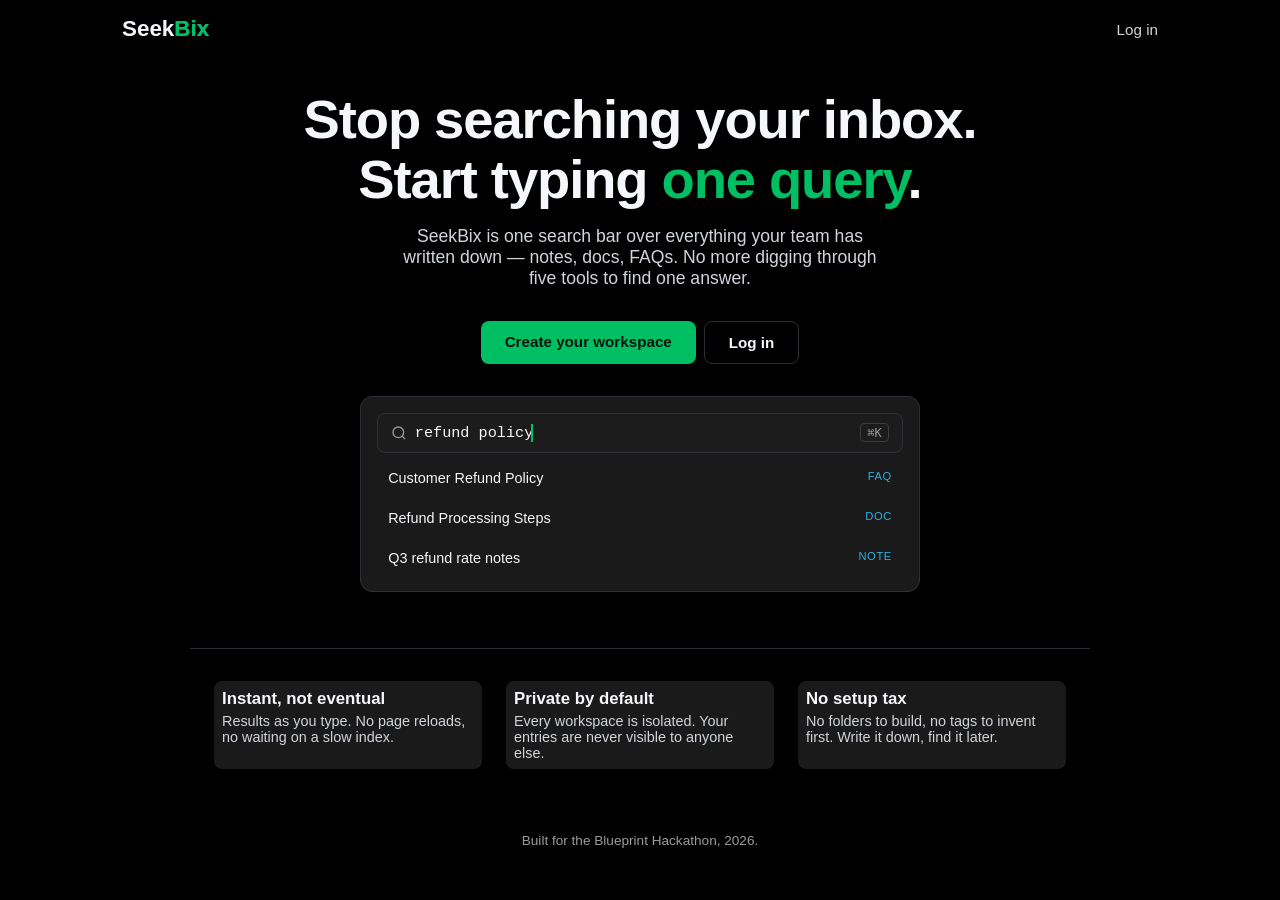
==== index.html @ 2e355b24 "Add initial HTML structure and styling for the SeekBix landing page" ====
<!doctype html>
<html lang="en">
<head>
  <meta charset="UTF-8" />
  <meta name="viewport" content="width=device-width, initial-scale=1.0" />
  <title>SeekBix — Find anything your team wrote down</title>

  <link rel="stylesheet" href="app/css/base.css" />
  <link rel="stylesheet" href="app/css/components/buttons.css" />

  <style>
    body { overflow-x: hidden; }

    .nav {
      display: flex;
      justify-content: space-between;
      align-items: center;
      padding: var(--space-md) var(--space-xl);
      max-width: 1100px;
      margin: 0 auto;
      position: sticky;
      top: 0;
      backdrop-filter: var(--filter);
    }
    .nav .logo { font-size: 1.4rem; margin: 0; }
    .nav .logo .accent { color: var(--primary); }
    .nav a { font-size: 0.95rem; color: var(--text-secondary); }

    .hero {
      max-width: 800px;
      margin: 0 auto;
      padding: var(--space-xl) var(--space-lg) var(--space-lg);
      text-align: center;
    }
    .hero h1 {
      font-size: clamp(2.2rem, 5vw, 3.4rem);
      line-height: 1.1;
      letter-spacing: -0.02em;
      margin-bottom: var(--space-md);
    }
    .hero h1 .accent { color: var(--primary); }
    .hero p.sub {
      color: var(--text-secondary);
      font-size: 1.1rem;
      max-width: 480px;
      margin: 0 auto var(--space-xl);
    }

    .cta-row {
      display: flex;
      gap: var(--space-sm);
      justify-content: center;
      margin-bottom: var(--space-xl);
    }
    .cta-row a {
        text-decoration: none;
      padding: 0.75rem 1.5rem;
      border-radius: var(--radius-sm);
      font-weight: 600;
      font-size: 0.95rem;
            color: #05130c;

    }
    .btn-primary {
      background: var(--primary);
      color: #05130c;
    }
    .btn-ghost {
      background: transparent;
      color: var(--text-primary) !important;
      border: 1px solid var(--border-primary);
    }

    /* SIGNATURE: live search demo */
    .search-demo {
      max-width: 560px;
      margin: 0 auto;
      background: var(--surface-primary);
      border: 1px solid var(--border-primary);
      border-radius: var(--radius-md);
      padding: var(--space-md);
      text-align: left;
      box-shadow: var(--shadow);
    }
    .search-demo .bar {
      display: flex;
      align-items: center;
      gap: var(--space-sm);
      padding: 0.6rem 0.8rem;
      background: var(--input-bg);
      border: 1px solid var(--border-primary);
      border-radius: var(--radius-sm);
      margin-bottom: var(--space-sm);
    }
    .search-demo .bar svg { flex-shrink: 0; color: var(--muted); }
    .search-demo .typed {
      font-family: 'JetBrains Mono', 'Courier New', monospace;
      font-size: 0.95rem;
      color: var(--text-primary);
      white-space: nowrap;
      overflow: hidden;
      border-right: 2px solid var(--primary);
      width: 0;
      animation: type 2.5s steps(22) 0.6s forwards, blink 0.8s step-end infinite;
    }
    .search-demo .kbd {
      margin-left: auto;
      font-family: monospace;
      font-size: 0.75rem;
      color: var(--muted);
      border: 1px solid var(--border-secondary);
      padding: 0.1rem 0.4rem;
      border-radius: 4px;
      flex-shrink: 0;
    }
    .search-demo .results {
      display: flex;
      flex-direction: column;
      gap: 0.4rem;
    }
    .search-demo .result {
      display: flex;
      justify-content: space-between;
      padding: 0.55rem 0.7rem;
      border-radius: var(--radius-sm);
      opacity: 0;
      animation: reveal 0.4s ease forwards;
    }
    .search-demo .result:nth-child(1) { animation-delay: 2.6s; }
    .search-demo .result:nth-child(2) { animation-delay: 2.85s; }
    .search-demo .result:nth-child(3) { animation-delay: 3.1s; }
    .search-demo .result:hover { background: var(--hover-bg); }
    .search-demo .result .title { font-size: 0.9rem; color: var(--text-primary); }
    .search-demo .result .type {
      font-size: 0.7rem;
      color: var(--accent);
      text-transform: uppercase;
      letter-spacing: 0.05em;
    }

    @keyframes type {
      to { width: 13ch; }
    }
    @keyframes blink {
      50% { border-color: transparent; }
    }
    @keyframes reveal {
      to { opacity: 1; }
    }
    @media (prefers-reduced-motion: reduce) {
      .search-demo .typed { animation: none; width: 21ch; border-right: none; }
      .search-demo .result { animation: none; opacity: 1; }
    }

    .features {
      max-width: 900px;
      margin: var(--space-xl) auto 0;
      padding: var(--space-xl) var(--space-lg);
      display: grid;
      grid-template-columns: repeat(auto-fit, minmax(220px, 1fr));
      gap: var(--space-lg);
      border-top: 1px solid var(--border-primary);
    }
    .feature {
        background-color: var(--surface-primary);
        padding: var(--space-sm);
        border-radius: var(--radius-sm);
    }
    .feature h3 { font-size: 1.05rem; margin-bottom: var(--space-xs); }
    .feature p { color: var(--text-secondary); font-size: 0.9rem; margin: 0; }

    footer {
      text-align: center;
      padding: var(--space-xl) var(--space-lg);
      color: var(--muted);
      font-size: 0.85rem;
    }

    a:focus-visible, button:focus-visible {
      outline: 2px solid var(--primary);
      outline-offset: 2px;
    }
  </style>
</head>
<body>
  <nav class="nav">
    <p class="logo">Seek<span class="accent">Bix</span></p>
    <a href="app/auth/">Log in</a>
  </nav>

  <main class="hero">
    <h1>Stop searching your inbox.<br />Start typing <span class="accent">one query</span>.</h1>
    <p class="sub">SeekBix is one search bar over everything your team has written down — notes, docs, FAQs. No more digging through five tools to find one answer.</p>

    <div class="cta-row">
      <a href="app/auth/signup.html" class="btn-primary">Create your workspace</a>
      <a href="app/auth/login.html" class="btn-ghost">Log in</a>
    </div>

    <div class="search-demo">
      <div class="bar">
        <svg width="16" height="16" viewBox="0 0 24 24" fill="none" stroke="currentColor" stroke-width="2">
          <circle cx="11" cy="11" r="8"/><line x1="21" y1="21" x2="16.65" y2="16.65"/>
        </svg>
        <span class="typed">refund policy</span>
        <span class="kbd">⌘K</span>
      </div>
      <div class="results">
        <div class="result"><span class="title">Customer Refund Policy</span><span class="type">FAQ</span></div>
        <div class="result"><span class="title">Refund Processing Steps</span><span class="type">Doc</span></div>
        <div class="result"><span class="title">Q3 refund rate notes</span><span class="type">Note</span></div>
      </div>
    </div>
  </main>

  <section class="features">
    <div class="feature">
      <h3>Instant, not eventual</h3>
      <p>Results as you type. No page reloads, no waiting on a slow index.</p>
    </div>
    <div class="feature">
      <h3>Private by default</h3>
      <p>Every workspace is isolated. Your entries are never visible to anyone else.</p>
    </div>
    <div class="feature">
      <h3>No setup tax</h3>
      <p>No folders to build, no tags to invent first. Write it down, find it later.</p>
    </div>
  </section>

  <footer>
    <p>Built for the Blueprint Hackathon, 2026.</p>
  </footer>
</body>
</html>
---- app/css/base.css ----
/*RESET*/
* {
  margin: 0;
  padding: 0;
  box-sizing: border-box;
}

/*VARIABLES*/

/*DEFAULT THEME*/
:root {
    /* BACKGROUNDS */
  --bg-primary: #000;
  --bg-secondary: #151821;
  --surface-primary: #1a1a1a;
  --surface-secondary: #151515;
  
  /* TEXT */
  --text-primary: #f5f7fa;
  --text-secondary: #d1d5db;
  --muted: #9b9b9b;

    /* INPUTS */
  --input-bg: #1c1c1c;
  --input-color: #ffffff;

    /* BORDERS */
  --border-primary: #2c2f36;
  --border-secondary: #3a3d45;

  --form-bg: #111;
  --card-bg: #151515;
  --main-content-bg: #1a1a1a45;
  --header-bg: rgba(128, 128, 128, 0.258);
  --navBtn-bg: #222;
  --neutral: #9ca3af;
  --link: #0393d6;
  
  --primary: #00bf63;
--primary-light: #2fe085;

--accent: #2fb1e0;
--accent-dark: #0076a1;

  --filter: blur(10px);

  --active: #393838;
  --hover-bg: #201f1f;
  --shadow: 0 4px 20px rgba(0, 0, 0, 0.08);

  /* STATES */
  --success: #10b981;
  --warning: #f59e0b;
  --danger: #ff1500;

    /* RADIUS */
  --radius-sm: 8px;
  --radius-md: 12px;
  --radius-lg: 28px;

    /* SPACING */
  --space-xs: 4px;
  --space-sm: 8px;
  --space-md: 16px;
  --space-lg: 24px;
  --space-xl: 32px;
  
--font-poppins: "Poppins", sans-serif;
  --gradient: linear-gradient(to right, var(--primary), var(--accent));
}

/*HTML AND BODY*/
html,
body {
  width: 100%;
  height: 100vh;
  max-height: 100dvh;
}

/*Smooth text rendering*/
body {
  color: var(--text-primary);
  background: var(--bg-primary);
  -webkit-font-smoothing: antialiased;
  font-family: var(--font-poppins);  
  -moz-osx-font-smoothing: grayscale;
}
.main-content {
    padding: 0;
  }
  .main-content-inner {
  padding: 0 var(--space-lg);

}
 
/*TYPOGRAPHY */
h1,
h2,
h3,
h4,
h5,
h6,
.statsName {
  font-weight: 600;
  color: var(--text-primary);
}

p {
  margin-bottom: var(--space-md);
}
a {
  color: var(--link);
  text-decoration: none;
}
a:hover {
  color: var(--accent);
  text-decoration: underline;
}
.logo {
  font-size: 2rem;
  font-family: var(--font-chewy);  
  font-weight: 600;
  text-align: center;
  margin-top: var(--space-md);
}
.logo span {
  background: var(--gradient);
  background-clip: text;
  color: transparent;
}
.divider {
  background: var(--muted);
  color: var(--muted);
  display: block;
  width: 100%;
  height: 1px;
}
a .logo:hover {
  text-decoration: none;
}
.sidebar {
  z-index: 1;
  display: flex;
  flex-direction: column;
}
img {
  image-rendering: auto;
  backface-visibility: hidden;
  transform: translateZ(0);
}
---- app/css/components/buttons.css ----
form .btn {
  width: 100%;
  margin-top: var(--space-sm);
  font-weight: 600;
}

button.btn {
  border: none;
  padding: calc(var(--space-sm) + 2px) var(--space-lg);
  background: var(--primary);
  font-family: inherit;
}
.btn:active,
button:active {
  transform: scale(0.95);
}
.btn.loading {
  position: relative;
  overflow: hidden;
  pointer-events: none;
  cursor: wait;
  opacity: 0.75;
  color: transparent !important;
}
.btn.loading > * {
  visibility: hidden;
}
.btn.loading::after {
  content: "";
  position: absolute;
  top: 50%;
  left: 50%;
  width: 18px;
  height: 18px;
  border: 2px solid currentColor;
  border-top-color: transparent;
  border-right-color: transparent;
  border-radius: 50%;
  transform: translate(-50%, -50%);
  animation: spin 0.8s linear infinite;
  color: var(--text-muted, #fff);
}

.loader {
  display: inline-flex;
  align-items: center;
  justify-content: center;
  gap: 0.75rem;
  min-height: 130px;
  width: 100%;
  padding: var(--space-md);
  color: var(--text-muted, #777);
  font-weight: 600;
  background: rgba(255, 255, 255, 0.04);
  border-radius: var(--radius-md);
}
.loader::before {
  content: "";
  display: inline-block;
  width: 18px;
  height: 18px;
  border: 2px solid currentColor;
  border-top-color: transparent;
  border-right-color: transparent;
  border-radius: 50%;
  animation: spin 0.8s linear infinite;
}

@keyframes spin {
  100% {
    transform: translate(-50%, -50%) rotate(360deg);
  }
}

.btn {
  background: none;
  font-family: inherit;
  font-weight: inherit;
  display: inline-block;
  padding: var(--space-xs) var(--space-lg);
  font-weight: 600;
  border-radius: var(--radius-sm);
  cursor: pointer;
  transition: background var(--transition-slow);
  color: #000000;
  background: var(--primary);

  display: inline-flex;
  justify-content: center;
}
.btn:hover {
  color: #000000;
  text-decoration: none;
}
.btn-primary {
  background: var(--primary);
}
.btn-primary:hover {
  background: var(--primary-light);
}
.btn.btn-secondary {
    background: var(--accent);
}
.btn-pill {
  border-radius: var(--radius-lg);
}
.btn-no-bg {
  background: none;
  border: 1px solid #959595;
  color: #ffffff;
}
.btn-no-bg:hover {
    color: var(--text-primary);
backdrop-filter: var(--filter) brightness(10%);
}
.closeModalBtn {
  cursor: pointer;
  background: var(--surface-secondary);
  border: none;
  color: var(--accent);
  transition: color var(--transition-fast);
}
.closeModalBtn:hover {
  color: var(--accent-dark);
}
.closeModalBtn svg {
  width: 30px;
  height: 30px;
}
@media (min-width: 800px) {
  .toggle-sidebar {
    display: none;
  }
}

.cardActions {
  display: flex;
  justify-content: space-between;
  gap: var(--space-sm);
}
.cardActions .btn {
  flex: 1;
}

.icon-btn {
  background: transparent;
  border: none;
  padding: 6px;
  border-radius: 8px;
  cursor: pointer;
  color: var(--text-color);
  transition: background 0.15s ease;
}

.icon-btn:hover {
  background: rgba(255, 255, 255, 0.08);
}


/* Toggle Button */
.menuToggle {
  opacity: 0;
  position: absolute;
  top: var(--space-sm);
  right: var(--space-sm);
  width: 38px;
  height: 38px;
  border-radius: 8px;
  background: var(--card-bg);
  color: var(--color);
  border: 1px solid var(--border);
  display: flex;
  align-items: center;
  justify-content: center;
  font-size: 22px;
  cursor: pointer;
  transition:
    background 0.2s,
    border-color 0.2s,
    opacity 0.2s;
}

.menuToggle:hover {
  background: var(--active);
  border-color: var(--primary);
}


.form .btn.danger {
  background: var(--surface-primary);
  color: var(--danger);
  border: 1px solid ;
}
.form .btn.danger:hover  {
  background: var(--danger);
  color: #000000;
  border: 1px solid var(--danger);
}

.modalActions {
  display: flex;
  gap: var(--space-sm);
}

.modalActions .btn {
  flex: 1;
}

/* Danger — solid (modal confirm) */
.modalActions .btn.danger {
  background: var(--danger);
  border: 1px solid var(--danger);
}
.modalActions .btn.danger:hover {
  filter: brightness(0.88);
}
.modalActions .btn.danger:active {
  filter: brightness(0.78);
}

/* Cancel */
.btn.cancel-btn {
  background: var(--surface-secondary);
  color: var(--text-muted);
  border: 1px solid var(--border);
}
.btn.cancel-btn:hover {
  background: var(--surface-tertiary);
  color: var(--text-primary);
  border-color: var(--border-strong);
}

button:disabled {
  opacity: 0.6;
  cursor: not-allowed;
}
button:disabled:active {
    transform: scale(1);
}
#logoutBtn {
background:var(--danger);
width: fit-content;
position: absolute;
right: var(--space-sm);
padding: var(--space-xs) var(--space-md);
}
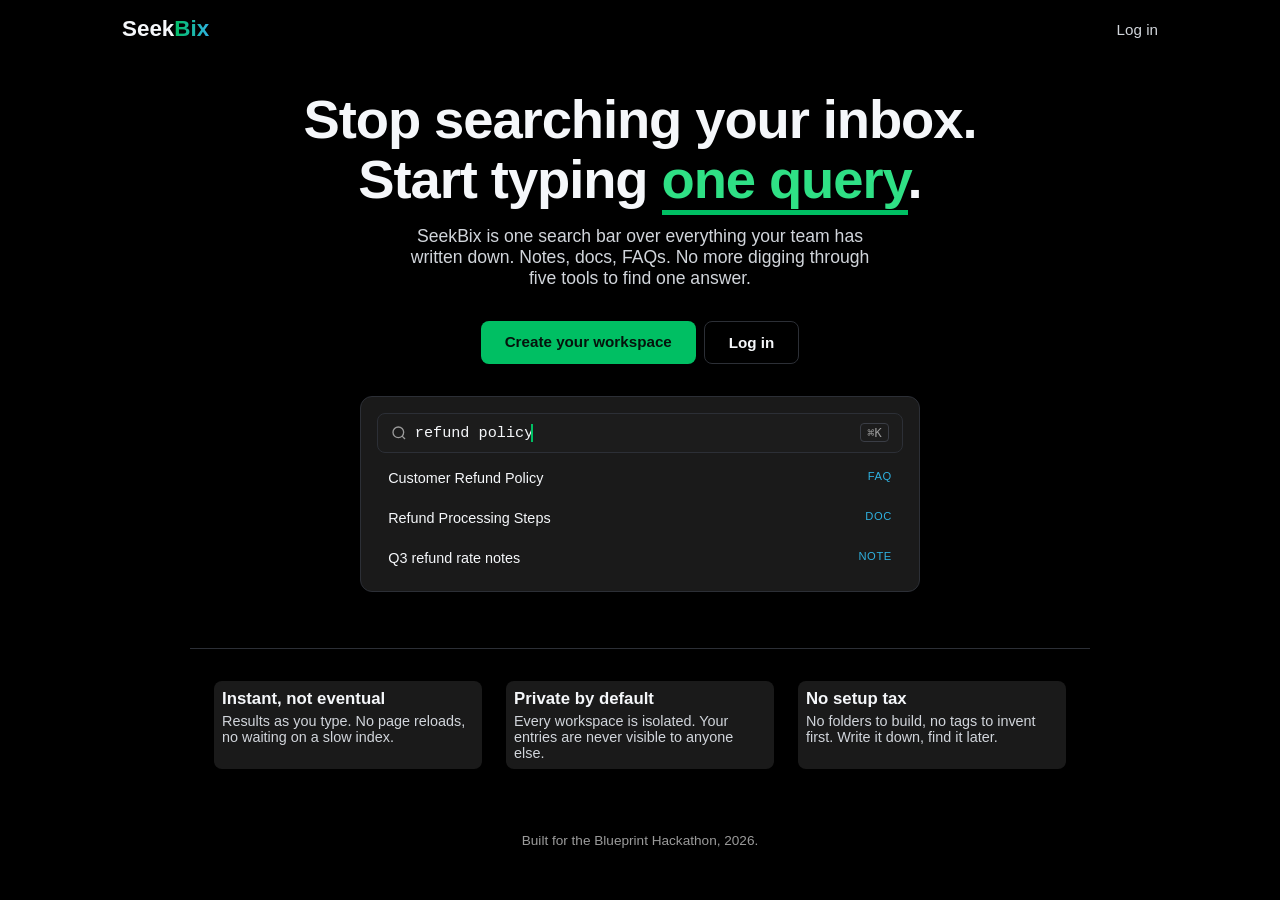
==== commit 532982c9: "Update layout styles for login and signup pages; set height to 100%" ====
--- a/index.html
+++ b/index.html
@@ -22,8 +22,15 @@
       top: 0;
       backdrop-filter: var(--filter);
     }
-    .nav .logo { font-size: 1.4rem; margin: 0; }
-    .nav .logo .accent { color: var(--primary); }
+    .logo {
+  font-size: 1.4rem;
+  margin: 0;
+}
+.logo span {
+  background: var(--gradient);
+  background-clip: text;
+  color: transparent;
+}
     .nav a { font-size: 0.95rem; color: var(--text-secondary); }
 
     .hero {
@@ -38,7 +45,10 @@
       letter-spacing: -0.02em;
       margin-bottom: var(--space-md);
     }
-    .hero h1 .accent { color: var(--primary); }
+    .hero h1 .accent {
+      color: var(--primary-light);
+      border-bottom: 5px solid var(--primary);
+      }
     .hero p.sub {
       color: var(--text-secondary);
       font-size: 1.1rem;
@@ -190,7 +200,7 @@
 
   <main class="hero">
     <h1>Stop searching your inbox.<br />Start typing <span class="accent">one query</span>.</h1>
-    <p class="sub">SeekBix is one search bar over everything your team has written down — notes, docs, FAQs. No more digging through five tools to find one answer.</p>
+    <p class="sub">SeekBix is one search bar over everything your team has written down. Notes, docs, FAQs. No more digging through five tools to find one answer.</p>
 
     <div class="cta-row">
       <a href="app/auth/signup.html" class="btn-primary">Create your workspace</a>
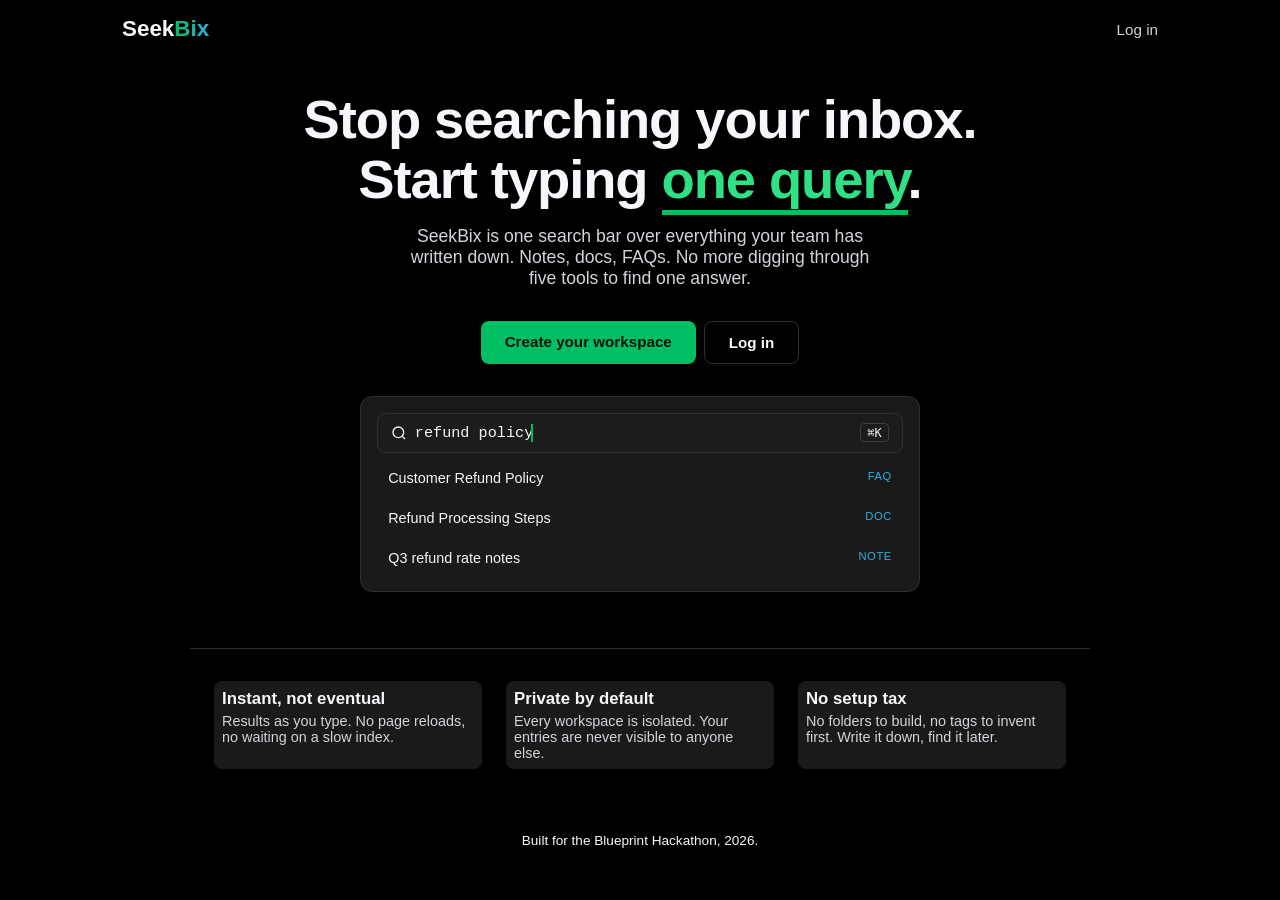
==== commit 30654981: "Enhance sidebar functionality and responsiveness; add menu button and improve button styles" ====
--- a/index.html
+++ b/index.html
@@ -56,6 +56,7 @@
       margin: 0 auto var(--space-xl);
     }
 
+   
     .cta-row {
       display: flex;
       gap: var(--space-sm);
--- a/app/css/base.css
+++ b/app/css/base.css
@@ -19,7 +19,7 @@
   /* TEXT */
   --text-primary: #f5f7fa;
   --text-secondary: #d1d5db;
-  --muted: #9b9b9b;
+  --text-muted: #9b9b9b;
 
     /* INPUTS */
   --input-bg: #1c1c1c;
@@ -52,7 +52,7 @@
   /* STATES */
   --success: #10b981;
   --warning: #f59e0b;
-  --danger: #ff1500;
+  --danger: #ff2613;
 
     /* RADIUS */
   --radius-sm: 8px;
@@ -86,6 +86,33 @@
   font-family: var(--font-poppins);  
   -moz-osx-font-smoothing: grayscale;
 }
+
+/* Webkit (Chrome, Edge, Safari) */
+::-webkit-scrollbar {
+  width: 10px;
+  height: 10px;
+}
+
+::-webkit-scrollbar-track {
+  background: var(--bg-primary);
+}
+
+::-webkit-scrollbar-thumb {
+  background: var(--border-secondary);
+  border-radius: var(--radius-sm);
+  border: 2px solid var(--bg-primary); /* creates a subtle inset gap */
+}
+
+::-webkit-scrollbar-thumb:hover {
+  background: var(--primary);
+}
+
+/* Firefox */
+* {
+  scrollbar-width: thin;
+  scrollbar-color: var(--border-secondary) var(--bg-primary);
+}
+
 .main-content {
     padding: 0;
   }
@@ -148,4 +175,20 @@
   image-rendering: auto;
   backface-visibility: hidden;
   transform: translateZ(0);
+}
+.empty-state-text {
+  color: var(--text-muted);
+  text-align: center;
+  align-self: center;
+  margin: var(--space-sm) 0;
+}
+.modal-container {
+  position: absolute;
+  top: 0;
+  left: 0;
+  width: 100%;
+  height: 100%;
+    background: rgba(0, 0, 0, 0.6);
+  backdrop-filter: var(--filter);
+  padding: var(--space-md);
 }
--- a/app/css/components/buttons.css
+++ b/app/css/components/buttons.css
@@ -85,6 +85,7 @@
   color: #000000;
   background: var(--primary);
 
+  transition: background 0.3s ease;
   display: inline-flex;
   justify-content: center;
 }
@@ -100,6 +101,9 @@
 }
 .btn.btn-secondary {
     background: var(--accent);
+}
+.btn.btn-secondary:hover {
+background: var(--accent-dark);
 }
 .btn-pill {
   border-radius: var(--radius-lg);
@@ -237,10 +241,31 @@
 button:disabled:active {
     transform: scale(1);
 }
-#logoutBtn {
-background:var(--danger);
-width: fit-content;
+.search-btn, .cancel-search-btn {
 position: absolute;
 right: var(--space-sm);
-padding: var(--space-xs) var(--space-md);
+top: var(--space-md);
+padding: var(--space-xs) ;
+}
+#logoutBtn {
+  z-index: 1;
+width: fit-content;
+position: fixed;
+right: var(--space-sm);
+top: var(--space-sm);
+padding: var(--space-xs) ;
+}
+#menuBtn {
+  display: none;
+    z-index: 1;
+width: fit-content;
+position: fixed;
+left: var(--space-sm);
+top: var(--space-sm);
+padding: var(--space-xs) ;
+}
+@media (max-width: 768px) {
+#menuBtn {
+    display: block;
+}
 }
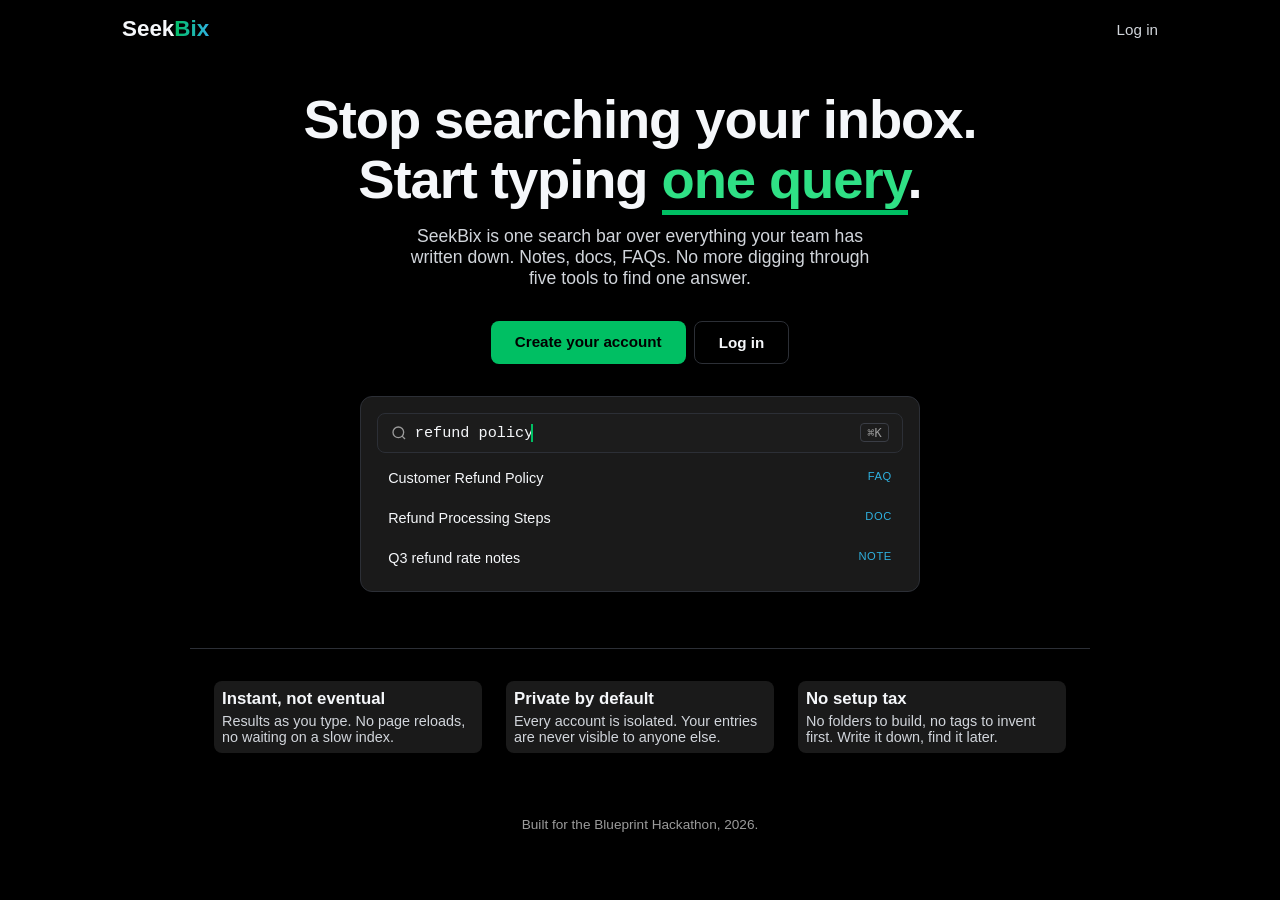
==== commit 9533ddad: "Refactor styles and improve accessibility across components - Updated form styles to enhance visual " ====
--- a/index.html
+++ b/index.html
@@ -23,14 +23,14 @@
       backdrop-filter: var(--filter);
     }
     .logo {
-  font-size: 1.4rem;
-  margin: 0;
-}
-.logo span {
-  background: var(--gradient);
-  background-clip: text;
-  color: transparent;
-}
+      font-size: 1.4rem;
+      margin: 0;
+    }
+    .logo span {
+      background: var(--gradient);
+      background-clip: text;
+      color: transparent;
+    }
     .nav a { font-size: 0.95rem; color: var(--text-secondary); }
 
     .hero {
@@ -48,7 +48,7 @@
     .hero h1 .accent {
       color: var(--primary-light);
       border-bottom: 5px solid var(--primary);
-      }
+    }
     .hero p.sub {
       color: var(--text-secondary);
       font-size: 1.1rem;
@@ -56,7 +56,6 @@
       margin: 0 auto var(--space-xl);
     }
 
-   
     .cta-row {
       display: flex;
       gap: var(--space-sm);
@@ -64,13 +63,12 @@
       margin-bottom: var(--space-xl);
     }
     .cta-row a {
-        text-decoration: none;
+      color: #000;
+      text-decoration: none;
       padding: 0.75rem 1.5rem;
       border-radius: var(--radius-sm);
       font-weight: 600;
       font-size: 0.95rem;
-            color: #05130c;
-
     }
     .btn-primary {
       background: var(--primary);
@@ -103,7 +101,7 @@
       border-radius: var(--radius-sm);
       margin-bottom: var(--space-sm);
     }
-    .search-demo .bar svg { flex-shrink: 0; color: var(--muted); }
+    .search-demo .bar svg { flex-shrink: 0; color: var(--text-muted); }
     .search-demo .typed {
       font-family: 'JetBrains Mono', 'Courier New', monospace;
       font-size: 0.95rem;
@@ -112,13 +110,13 @@
       overflow: hidden;
       border-right: 2px solid var(--primary);
       width: 0;
-      animation: type 2.5s steps(22) 0.6s forwards, blink 0.8s step-end infinite;
+      animation: type 2.5s steps(13) 0.6s forwards, blink 0.8s step-end infinite;
     }
     .search-demo .kbd {
       margin-left: auto;
       font-family: monospace;
       font-size: 0.75rem;
-      color: var(--muted);
+      color: var(--text-muted);
       border: 1px solid var(--border-secondary);
       padding: 0.1rem 0.4rem;
       border-radius: 4px;
@@ -137,9 +135,9 @@
       opacity: 0;
       animation: reveal 0.4s ease forwards;
     }
-    .search-demo .result:nth-child(1) { animation-delay: 2.6s; }
-    .search-demo .result:nth-child(2) { animation-delay: 2.85s; }
-    .search-demo .result:nth-child(3) { animation-delay: 3.1s; }
+    .search-demo .result:nth-child(1) { animation-delay: 3.2s; }
+    .search-demo .result:nth-child(2) { animation-delay: 3.45s; }
+    .search-demo .result:nth-child(3) { animation-delay: 3.7s; }
     .search-demo .result:hover { background: var(--hover-bg); }
     .search-demo .result .title { font-size: 0.9rem; color: var(--text-primary); }
     .search-demo .result .type {
@@ -159,7 +157,7 @@
       to { opacity: 1; }
     }
     @media (prefers-reduced-motion: reduce) {
-      .search-demo .typed { animation: none; width: 21ch; border-right: none; }
+      .search-demo .typed { animation: none; width: 13ch; border-right: none; }
       .search-demo .result { animation: none; opacity: 1; }
     }
 
@@ -173,17 +171,17 @@
       border-top: 1px solid var(--border-primary);
     }
     .feature {
-        background-color: var(--surface-primary);
-        padding: var(--space-sm);
-        border-radius: var(--radius-sm);
-    }
-    .feature h3 { font-size: 1.05rem; margin-bottom: var(--space-xs); }
+      background-color: var(--surface-primary);
+      padding: var(--space-sm);
+      border-radius: var(--radius-sm);
+    }
+    .feature h2 { font-size: 1.05rem; margin-bottom: var(--space-xs); }
     .feature p { color: var(--text-secondary); font-size: 0.9rem; margin: 0; }
 
     footer {
       text-align: center;
       padding: var(--space-xl) var(--space-lg);
-      color: var(--muted);
+      color: var(--text-muted);
       font-size: 0.85rem;
     }
 
@@ -204,11 +202,11 @@
     <p class="sub">SeekBix is one search bar over everything your team has written down. Notes, docs, FAQs. No more digging through five tools to find one answer.</p>
 
     <div class="cta-row">
-      <a href="app/auth/signup.html" class="btn-primary">Create your workspace</a>
+      <a href="app/auth/signup.html" class="btn-primary">Create your account</a>
       <a href="app/auth/login.html" class="btn-ghost">Log in</a>
     </div>
 
-    <div class="search-demo">
+    <div class="search-demo" aria-hidden="true">
       <div class="bar">
         <svg width="16" height="16" viewBox="0 0 24 24" fill="none" stroke="currentColor" stroke-width="2">
           <circle cx="11" cy="11" r="8"/><line x1="21" y1="21" x2="16.65" y2="16.65"/>
@@ -226,15 +224,15 @@
 
   <section class="features">
     <div class="feature">
-      <h3>Instant, not eventual</h3>
+      <h2>Instant, not eventual</h2>
       <p>Results as you type. No page reloads, no waiting on a slow index.</p>
     </div>
     <div class="feature">
-      <h3>Private by default</h3>
-      <p>Every workspace is isolated. Your entries are never visible to anyone else.</p>
+      <h2>Private by default</h2>
+      <p>Every account is isolated. Your entries are never visible to anyone else.</p>
     </div>
     <div class="feature">
-      <h3>No setup tax</h3>
+      <h2>No setup tax</h2>
       <p>No folders to build, no tags to invent first. Write it down, find it later.</p>
     </div>
   </section>
--- a/app/css/base.css
+++ b/app/css/base.css
@@ -1,4 +1,3 @@
-
 /*RESET*/
 * {
   margin: 0;
@@ -10,22 +9,22 @@
 
 /*DEFAULT THEME*/
 :root {
-    /* BACKGROUNDS */
+  /* BACKGROUNDS */
   --bg-primary: #000;
   --bg-secondary: #151821;
   --surface-primary: #1a1a1a;
   --surface-secondary: #151515;
-  
+
   /* TEXT */
   --text-primary: #f5f7fa;
   --text-secondary: #d1d5db;
   --text-muted: #9b9b9b;
 
-    /* INPUTS */
+  /* INPUTS */
   --input-bg: #1c1c1c;
   --input-color: #ffffff;
 
-    /* BORDERS */
+  /* BORDERS */
   --border-primary: #2c2f36;
   --border-secondary: #3a3d45;
 
@@ -35,13 +34,13 @@
   --header-bg: rgba(128, 128, 128, 0.258);
   --navBtn-bg: #222;
   --neutral: #9ca3af;
-  --link: #0393d6;
-  
+  --link: #00aeff;
+
   --primary: #00bf63;
---primary-light: #2fe085;
-
---accent: #2fb1e0;
---accent-dark: #0076a1;
+  --primary-light: #2fe085;
+
+  --accent: #2fb1e0;
+  --accent-dark: #0076a1;
 
   --filter: blur(10px);
 
@@ -54,19 +53,19 @@
   --warning: #f59e0b;
   --danger: #ff2613;
 
-    /* RADIUS */
+  /* RADIUS */
   --radius-sm: 8px;
   --radius-md: 12px;
   --radius-lg: 28px;
 
-    /* SPACING */
+  /* SPACING */
   --space-xs: 4px;
   --space-sm: 8px;
   --space-md: 16px;
   --space-lg: 24px;
   --space-xl: 32px;
-  
---font-poppins: "Poppins", sans-serif;
+
+  --font-poppins: "Poppins", sans-serif;
   --gradient: linear-gradient(to right, var(--primary), var(--accent));
 }
 
@@ -83,7 +82,7 @@
   color: var(--text-primary);
   background: var(--bg-primary);
   -webkit-font-smoothing: antialiased;
-  font-family: var(--font-poppins);  
+  font-family: var(--font-poppins);
   -moz-osx-font-smoothing: grayscale;
 }
 
@@ -100,7 +99,7 @@
 ::-webkit-scrollbar-thumb {
   background: var(--border-secondary);
   border-radius: var(--radius-sm);
-  border: 2px solid var(--bg-primary); /* creates a subtle inset gap */
+  border: 2px solid var(--bg-primary);
 }
 
 ::-webkit-scrollbar-thumb:hover {
@@ -114,13 +113,12 @@
 }
 
 .main-content {
-    padding: 0;
-  }
-  .main-content-inner {
+  padding: 0;
+}
+.main-content-inner {
   padding: 0 var(--space-lg);
-
-}
- 
+}
+
 /*TYPOGRAPHY */
 h1,
 h2,
@@ -144,9 +142,13 @@
   color: var(--accent);
   text-decoration: underline;
 }
+a:focus-visible {
+  outline: 2px solid var(--primary);
+  outline-offset: 2px;
+}
 .logo {
   font-size: 2rem;
-  font-family: var(--font-chewy);  
+  font-family: var(--font-poppins);
   font-weight: 600;
   text-align: center;
   margin-top: var(--space-md);
@@ -157,8 +159,8 @@
   color: transparent;
 }
 .divider {
-  background: var(--muted);
-  color: var(--muted);
+  background: var(--text-muted);
+  color: var(--text-muted);
   display: block;
   width: 100%;
   height: 1px;
@@ -188,7 +190,19 @@
   left: 0;
   width: 100%;
   height: 100%;
-    background: rgba(0, 0, 0, 0.6);
+  background: rgba(0, 0, 0, 0.6);
   backdrop-filter: var(--filter);
   padding: var(--space-md);
+}
+
+.visually-hidden {
+  position: absolute;
+  width: 1px;
+  height: 1px;
+  padding: 0;
+  margin: -1px;
+  overflow: hidden;
+  clip: rect(0, 0, 0, 0);
+  white-space: nowrap;
+  border: 0;
 }
--- a/app/css/components/buttons.css
+++ b/app/css/components/buttons.css
@@ -1,19 +1,74 @@
+/* BASE BUTTON */
+.btn {
+  font-family: inherit;
+  font-weight: 600;
+  display: inline-flex;
+  align-items: center;
+  justify-content: center;
+  padding: var(--space-xs) var(--space-lg);
+  border: none;
+  border-radius: var(--radius-sm);
+  cursor: pointer;
+  color: #000000;
+  background: var(--primary);
+  transition: background 0.3s ease;
+}
+.btn:hover {
+  color: #000000;
+  text-decoration: none;
+}
+.btn:focus-visible {
+  outline: 2px solid var(--primary);
+  outline-offset: 2px;
+}
+.btn:active,
+button:active {
+  transform: scale(0.95);
+}
+button:disabled {
+  opacity: 0.6;
+  cursor: not-allowed;
+}
+button:disabled:active {
+  transform: scale(1);
+}
+
 form .btn {
   width: 100%;
   margin-top: var(--space-sm);
-  font-weight: 600;
 }
 
 button.btn {
-  border: none;
   padding: calc(var(--space-sm) + 2px) var(--space-lg);
+}
+
+/* VARIANTS */
+.btn-primary {
   background: var(--primary);
-  font-family: inherit;
-}
-.btn:active,
-button:active {
-  transform: scale(0.95);
-}
+}
+.btn-primary:hover {
+  background: var(--primary-light);
+}
+.btn.btn-secondary {
+  background: var(--accent);
+}
+.btn.btn-secondary:hover {
+  background: var(--accent-dark);
+}
+.btn-pill {
+  border-radius: var(--radius-lg);
+}
+.btn-no-bg {
+  background: none;
+  border: 1px solid var(--border-secondary);
+  color: var(--text-primary);
+}
+.btn-no-bg:hover {
+  color: var(--text-primary);
+  backdrop-filter: var(--filter) brightness(10%);
+}
+
+/* LOADING STATE */
 .btn.loading {
   position: relative;
   overflow: hidden;
@@ -38,7 +93,7 @@
   border-radius: 50%;
   transform: translate(-50%, -50%);
   animation: spin 0.8s linear infinite;
-  color: var(--text-muted, #fff);
+  color: var(--text-muted);
 }
 
 .loader {
@@ -49,7 +104,7 @@
   min-height: 130px;
   width: 100%;
   padding: var(--space-md);
-  color: var(--text-muted, #777);
+  color: var(--text-muted);
   font-weight: 600;
   background: rgba(255, 255, 255, 0.04);
   border-radius: var(--radius-md);
@@ -72,145 +127,74 @@
   }
 }
 
-.btn {
-  background: none;
-  font-family: inherit;
-  font-weight: inherit;
-  display: inline-block;
-  padding: var(--space-xs) var(--space-lg);
-  font-weight: 600;
-  border-radius: var(--radius-sm);
-  cursor: pointer;
-  transition: background var(--transition-slow);
-  color: #000000;
-  background: var(--primary);
-
-  transition: background 0.3s ease;
-  display: inline-flex;
-  justify-content: center;
-}
-.btn:hover {
-  color: #000000;
-  text-decoration: none;
-}
-.btn-primary {
-  background: var(--primary);
-}
-.btn-primary:hover {
-  background: var(--primary-light);
-}
-.btn.btn-secondary {
-    background: var(--accent);
-}
-.btn.btn-secondary:hover {
-background: var(--accent-dark);
-}
-.btn-pill {
-  border-radius: var(--radius-lg);
-}
-.btn-no-bg {
-  background: none;
-  border: 1px solid #959595;
-  color: #ffffff;
-}
-.btn-no-bg:hover {
-    color: var(--text-primary);
-backdrop-filter: var(--filter) brightness(10%);
-}
-.closeModalBtn {
-  cursor: pointer;
-  background: var(--surface-secondary);
-  border: none;
-  color: var(--accent);
-  transition: color var(--transition-fast);
-}
-.closeModalBtn:hover {
-  color: var(--accent-dark);
-}
-.closeModalBtn svg {
-  width: 30px;
-  height: 30px;
-}
-@media (min-width: 800px) {
-  .toggle-sidebar {
-    display: none;
-  }
-}
-
-.cardActions {
-  display: flex;
-  justify-content: space-between;
-  gap: var(--space-sm);
-}
-.cardActions .btn {
-  flex: 1;
-}
-
+/* ICON BUTTONS */
 .icon-btn {
   background: transparent;
   border: none;
   padding: 6px;
   border-radius: 8px;
   cursor: pointer;
-  color: var(--text-color);
-  transition: background 0.15s ease;
-}
-
+  color: var(--text-secondary);
+  transition: background 0.15s ease, color 0.15s ease;
+}
 .icon-btn:hover {
-  background: rgba(255, 255, 255, 0.08);
-}
-
-
-/* Toggle Button */
-.menuToggle {
-  opacity: 0;
-  position: absolute;
-  top: var(--space-sm);
-  right: var(--space-sm);
-  width: 38px;
-  height: 38px;
-  border-radius: 8px;
-  background: var(--card-bg);
-  color: var(--color);
-  border: 1px solid var(--border);
+  background: var(--hover-bg);
+  color: var(--text-primary);
+}
+.icon-btn:focus-visible {
+  outline: 2px solid var(--primary);
+  outline-offset: 2px;
+}
+
+.closeModalBtn {
+  cursor: pointer;
+  background: var(--surface-secondary);
+  border: none;
+  color: var(--accent);
+  transition: color 0.15s ease;
+}
+.closeModalBtn:hover {
+  color: var(--accent-dark);
+}
+.closeModalBtn:focus-visible {
+  outline: 2px solid var(--accent);
+  outline-offset: 2px;
+}
+.closeModalBtn svg {
+  width: 30px;
+  height: 30px;
+}
+
+/* ACTION GROUPS */
+.cardActions {
   display: flex;
-  align-items: center;
-  justify-content: center;
-  font-size: 22px;
-  cursor: pointer;
-  transition:
-    background 0.2s,
-    border-color 0.2s,
-    opacity 0.2s;
-}
-
-.menuToggle:hover {
-  background: var(--active);
-  border-color: var(--primary);
-}
-
-
+  justify-content: space-between;
+  gap: var(--space-sm);
+}
+.cardActions .btn {
+  flex: 1;
+}
+
+.modalActions {
+  display: flex;
+  gap: var(--space-sm);
+}
+.modalActions .btn {
+  flex: 1;
+}
+
+/* DANGER / CANCEL */
 .form .btn.danger {
   background: var(--surface-primary);
   color: var(--danger);
-  border: 1px solid ;
-}
-.form .btn.danger:hover  {
+  border: 1px solid var(--danger);
+}
+.form .btn.danger:hover {
   background: var(--danger);
   color: #000000;
   border: 1px solid var(--danger);
 }
 
-.modalActions {
-  display: flex;
-  gap: var(--space-sm);
-}
-
-.modalActions .btn {
-  flex: 1;
-}
-
-/* Danger — solid (modal confirm) */
 .modalActions .btn.danger {
   background: var(--danger);
   border: 1px solid var(--danger);
@@ -222,50 +206,73 @@
   filter: brightness(0.78);
 }
 
-/* Cancel */
 .btn.cancel-btn {
   background: var(--surface-secondary);
   color: var(--text-muted);
-  border: 1px solid var(--border);
+  border: 1px solid var(--border-primary);
 }
 .btn.cancel-btn:hover {
-  background: var(--surface-tertiary);
-  color: var(--text-primary);
-  border-color: var(--border-strong);
-}
-
-button:disabled {
-  opacity: 0.6;
-  cursor: not-allowed;
-}
-button:disabled:active {
-    transform: scale(1);
-}
-.search-btn, .cancel-search-btn {
-position: absolute;
-right: var(--space-sm);
-top: var(--space-md);
-padding: var(--space-xs) ;
-}
+  background: var(--hover-bg);
+  color: var(--text-primary);
+  border-color: var(--border-secondary);
+}
+
+/* SEARCH / CANCEL-SEARCH TOOLTIP BUTTONS */
+.search-btn,
+.cancel-search-btn {
+  position: absolute;
+  right: var(--space-sm);
+  top: var(--space-md);
+  padding: var(--space-xs);
+}
+.search-btn::before,
+.cancel-search-btn::before {
+  position: absolute;
+  top: 0;
+  right: var(--space-lg);
+  background: var(--warning);
+  color: #000;
+  font-weight: 600;
+  padding: var(--space-xs);
+  border-radius: var(--radius-sm);
+  opacity: 0;
+  width: max-content;
+  transition: opacity 0.4s ease;
+  pointer-events: none;
+}
+.search-btn::before {
+  content: "Press Ctrl + K to open search";
+}
+.cancel-search-btn::before {
+  content: "Press Esc to close search";
+}
+.search-btn:hover::before,
+.search-btn:focus-visible::before,
+.cancel-search-btn:hover::before,
+.cancel-search-btn:focus-visible::before {
+  opacity: 1;
+}
+
+/* FIXED POSITION CONTROLS */
 #logoutBtn {
   z-index: 1;
-width: fit-content;
-position: fixed;
-right: var(--space-sm);
-top: var(--space-sm);
-padding: var(--space-xs) ;
+  width: fit-content;
+  position: fixed;
+  right: var(--space-sm);
+  top: var(--space-sm);
+  padding: var(--space-xs);
 }
 #menuBtn {
   display: none;
-    z-index: 1;
-width: fit-content;
-position: fixed;
-left: var(--space-sm);
-top: var(--space-sm);
-padding: var(--space-xs) ;
+  z-index: 1;
+  width: fit-content;
+  position: fixed;
+  left: var(--space-sm);
+  top: var(--space-sm);
+  padding: var(--space-xs);
 }
 @media (max-width: 768px) {
-#menuBtn {
+  #menuBtn {
     display: block;
-}
+  }
 }
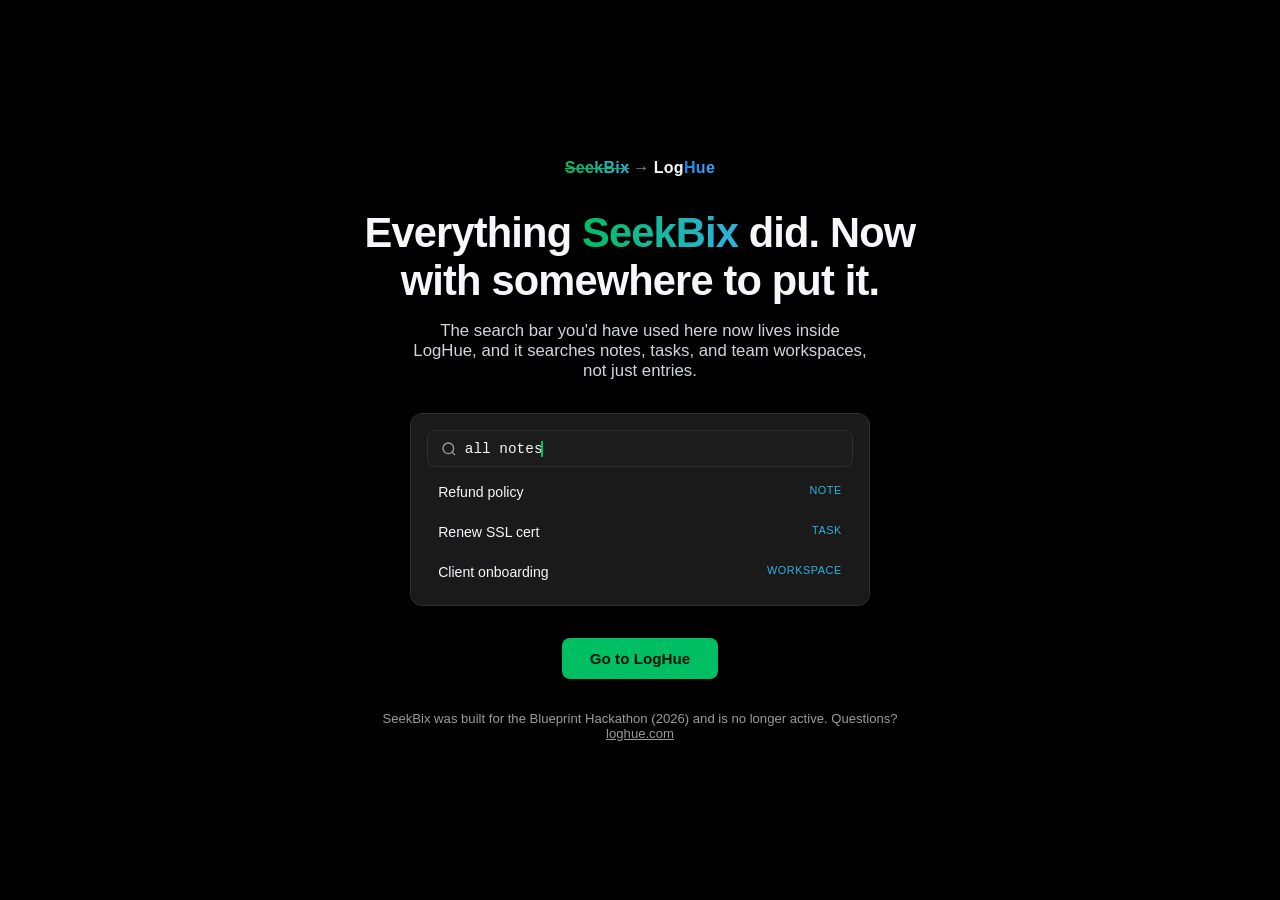
==== commit f8e5bd1c: "Refactor: Remove authentication and dashboard functionality - Deleted auth.js, login.js, signup.js, " ====
--- a/index.html
+++ b/index.html
@@ -3,95 +3,107 @@
 <head>
   <meta charset="UTF-8" />
   <meta name="viewport" content="width=device-width, initial-scale=1.0" />
-  <title>SeekBix — Find anything your team wrote down</title>
-
-  <link rel="stylesheet" href="app/css/base.css" />
-  <link rel="stylesheet" href="app/css/components/buttons.css" />
+  <title>SeekBix is now part of LogHue</title>
 
   <style>
-    body { overflow-x: hidden; }
-
-    .nav {
-      display: flex;
-      justify-content: space-between;
+    * { margin: 0; padding: 0; box-sizing: border-box; }
+
+    :root {
+      --bg-primary: #000;
+      --surface-primary: #1a1a1a;
+      --surface-secondary: #151515;
+      --text-primary: #f5f7fa;
+      --text-secondary: #d1d5db;
+      --text-muted: #9b9b9b;
+      --input-bg: #1c1c1c;
+      --border-primary: #2c2f36;
+      --border-secondary: #3a3d45;
+      --primary: #00bf63;
+      --primary-light: #2fe085;
+      --accent: #2fb1e0;
+      --accent-dark: #0076a1;
+      --radius-sm: 8px;
+      --radius-md: 12px;
+      --space-xs: 4px;
+      --space-sm: 8px;
+      --space-md: 16px;
+      --space-lg: 24px;
+      --space-xl: 32px;
+      --gradient: linear-gradient(to right, var(--primary), var(--accent));
+    }
+
+    body {
+      background: var(--bg-primary);
+      color: var(--text-primary);
+      font-family: "Poppins", sans-serif;
+      -webkit-font-smoothing: antialiased;
+      min-height: 100vh;
+      display: flex;
       align-items: center;
-      padding: var(--space-md) var(--space-xl);
-      max-width: 1100px;
-      margin: 0 auto;
-      position: sticky;
-      top: 0;
-      backdrop-filter: var(--filter);
-    }
-    .logo {
-      font-size: 1.4rem;
-      margin: 0;
-    }
-    .logo span {
+      justify-content: center;
+      padding: var(--space-lg);
+    }
+
+    a:focus-visible, button:focus-visible {
+      outline: 2px solid var(--primary);
+      outline-offset: 2px;
+    }
+
+    main {
+      max-width: 560px;
+      width: 100%;
+      text-align: center;
+    }
+
+    .wordmark {
+      font-size: 1rem;
+      color: var(--text-muted);
+      letter-spacing: 0.02em;
+      margin-bottom: var(--space-xl);
+    }
+    .wordmark .canceledSeekbix { text-decoration: line-through; text-decoration-color: var(--primary); }
+    .wordmark .arrow { color: var(--text-muted); margin: 0 var(--space-xs); }
+    .wordmark .canceledSeekbix, .logo {
       background: var(--gradient);
       background-clip: text;
       color: transparent;
-    }
-    .nav a { font-size: 0.95rem; color: var(--text-secondary); }
-
-    .hero {
-      max-width: 800px;
-      margin: 0 auto;
-      padding: var(--space-xl) var(--space-lg) var(--space-lg);
-      text-align: center;
-    }
-    .hero h1 {
-      font-size: clamp(2.2rem, 5vw, 3.4rem);
-      line-height: 1.1;
+      font-weight: 600;
+    }
+    .loghue {
+text-decoration: none;
+color: var(--text-primary);
+font-weight: 600;
+    }
+    .loghue span {
+       background: linear-gradient(to right, #1e88e5, #42a5f5);
+      background-clip: text;
+      color: transparent;
+    }
+
+    h1 {
+      font-size: clamp(1.8rem, 5vw, 2.6rem);
+      line-height: 1.15;
       letter-spacing: -0.02em;
       margin-bottom: var(--space-md);
     }
-    .hero h1 .accent {
-      color: var(--primary-light);
-      border-bottom: 5px solid var(--primary);
-    }
-    .hero p.sub {
+
+    p.sub {
       color: var(--text-secondary);
-      font-size: 1.1rem;
-      max-width: 480px;
+      font-size: 1.05rem;
+      max-width: 460px;
       margin: 0 auto var(--space-xl);
     }
 
-    .cta-row {
-      display: flex;
-      gap: var(--space-sm);
-      justify-content: center;
-      margin-bottom: var(--space-xl);
-    }
-    .cta-row a {
-      color: #000;
-      text-decoration: none;
-      padding: 0.75rem 1.5rem;
-      border-radius: var(--radius-sm);
-      font-weight: 600;
-      font-size: 0.95rem;
-    }
-    .btn-primary {
-      background: var(--primary);
-      color: #05130c;
-    }
-    .btn-ghost {
-      background: transparent;
-      color: var(--text-primary) !important;
-      border: 1px solid var(--border-primary);
-    }
-
-    /* SIGNATURE: live search demo */
-    .search-demo {
-      max-width: 560px;
-      margin: 0 auto;
+    .demo {
+      max-width: 460px;
+      margin: 0 auto var(--space-xl);
       background: var(--surface-primary);
       border: 1px solid var(--border-primary);
       border-radius: var(--radius-md);
       padding: var(--space-md);
       text-align: left;
-      box-shadow: var(--shadow);
-    }
-    .search-demo .bar {
+    }
+    .demo .bar {
       display: flex;
       align-items: center;
       gap: var(--space-sm);
@@ -101,33 +113,23 @@
       border-radius: var(--radius-sm);
       margin-bottom: var(--space-sm);
     }
-    .search-demo .bar svg { flex-shrink: 0; color: var(--text-muted); }
-    .search-demo .typed {
+    .demo .bar svg { flex-shrink: 0; color: var(--text-muted); }
+    .demo .typed {
       font-family: 'JetBrains Mono', 'Courier New', monospace;
-      font-size: 0.95rem;
+      font-size: 0.9rem;
       color: var(--text-primary);
       white-space: nowrap;
       overflow: hidden;
       border-right: 2px solid var(--primary);
       width: 0;
-      animation: type 2.5s steps(13) 0.6s forwards, blink 0.8s step-end infinite;
-    }
-    .search-demo .kbd {
-      margin-left: auto;
-      font-family: monospace;
-      font-size: 0.75rem;
-      color: var(--text-muted);
-      border: 1px solid var(--border-secondary);
-      padding: 0.1rem 0.4rem;
-      border-radius: 4px;
-      flex-shrink: 0;
-    }
-    .search-demo .results {
+      animation: type 1.8s steps(9) 0.4s forwards, blink 0.8s step-end infinite;
+    }
+    .demo .results {
       display: flex;
       flex-direction: column;
       gap: 0.4rem;
     }
-    .search-demo .result {
+    .demo .result {
       display: flex;
       justify-content: space-between;
       padding: 0.55rem 0.7rem;
@@ -135,110 +137,75 @@
       opacity: 0;
       animation: reveal 0.4s ease forwards;
     }
-    .search-demo .result:nth-child(1) { animation-delay: 3.2s; }
-    .search-demo .result:nth-child(2) { animation-delay: 3.45s; }
-    .search-demo .result:nth-child(3) { animation-delay: 3.7s; }
-    .search-demo .result:hover { background: var(--hover-bg); }
-    .search-demo .result .title { font-size: 0.9rem; color: var(--text-primary); }
-    .search-demo .result .type {
-      font-size: 0.7rem;
+    .demo .result:nth-child(1) { animation-delay: 2.1s; }
+    .demo .result:nth-child(2) { animation-delay: 2.35s; }
+    .demo .result:nth-child(3) { animation-delay: 2.6s; }
+    .demo .result .title { font-size: 0.88rem; color: var(--text-primary); }
+    .demo .result .type {
+      font-size: 0.68rem;
       color: var(--accent);
       text-transform: uppercase;
       letter-spacing: 0.05em;
-    }
-
-    @keyframes type {
-      to { width: 13ch; }
-    }
-    @keyframes blink {
-      50% { border-color: transparent; }
-    }
-    @keyframes reveal {
-      to { opacity: 1; }
-    }
+      flex-shrink: 0;
+      margin-left: var(--space-sm);
+    }
+
+    @keyframes type { to { width: 9ch; } }
+    @keyframes blink { 50% { border-color: transparent; } }
+    @keyframes reveal { to { opacity: 1; } }
     @media (prefers-reduced-motion: reduce) {
-      .search-demo .typed { animation: none; width: 13ch; border-right: none; }
-      .search-demo .result { animation: none; opacity: 1; }
-    }
-
-    .features {
-      max-width: 900px;
-      margin: var(--space-xl) auto 0;
-      padding: var(--space-xl) var(--space-lg);
-      display: grid;
-      grid-template-columns: repeat(auto-fit, minmax(220px, 1fr));
-      gap: var(--space-lg);
-      border-top: 1px solid var(--border-primary);
-    }
-    .feature {
-      background-color: var(--surface-primary);
-      padding: var(--space-sm);
+      .demo .typed { animation: none; width: 9ch; border-right: none; }
+      .demo .result { animation: none; opacity: 1; }
+    }
+
+    .cta {
+      display: inline-block;
+      background: var(--primary);
+      color: #05130c;
+      font-weight: 600;
+      font-size: 0.95rem;
+      text-decoration: none;
+      padding: 0.75rem 1.75rem;
       border-radius: var(--radius-sm);
-    }
-    .feature h2 { font-size: 1.05rem; margin-bottom: var(--space-xs); }
-    .feature p { color: var(--text-secondary); font-size: 0.9rem; margin: 0; }
+      transition: background 0.2s ease;
+    }
+    .cta:hover { background: var(--primary-light); }
 
     footer {
-      text-align: center;
-      padding: var(--space-xl) var(--space-lg);
+      margin-top: var(--space-xl);
+      font-size: 0.82rem;
       color: var(--text-muted);
-      font-size: 0.85rem;
-    }
-
-    a:focus-visible, button:focus-visible {
-      outline: 2px solid var(--primary);
-      outline-offset: 2px;
-    }
+    }
+    footer a { color: var(--text-muted); text-decoration: underline; }
+    footer a:hover { color: var(--text-secondary); }
   </style>
 </head>
 <body>
-  <nav class="nav">
-    <p class="logo">Seek<span class="accent">Bix</span></p>
-    <a href="app/auth/">Log in</a>
-  </nav>
-
-  <main class="hero">
-    <h1>Stop searching your inbox.<br />Start typing <span class="accent">one query</span>.</h1>
-    <p class="sub">SeekBix is one search bar over everything your team has written down. Notes, docs, FAQs. No more digging through five tools to find one answer.</p>
-
-    <div class="cta-row">
-      <a href="app/auth/signup.html" class="btn-primary">Create your account</a>
-      <a href="app/auth/login.html" class="btn-ghost">Log in</a>
-    </div>
-
-    <div class="search-demo" aria-hidden="true">
+  <main>
+    <p class="wordmark"><span class="canceledSeekbix">SeekBix</span><span class="arrow">→</span><a href="https://loghue.com" class="loghue">Log<span>Hue</span></a></p>
+
+    <h1>Everything <span class="logo">SeekBix</span> did. Now with somewhere to put it.</h1>
+    <p class="sub">The search bar you'd have used here now lives inside LogHue, and it searches notes, tasks, and team workspaces, not just entries.</p>
+
+    <div class="demo" aria-hidden="true">
       <div class="bar">
         <svg width="16" height="16" viewBox="0 0 24 24" fill="none" stroke="currentColor" stroke-width="2">
           <circle cx="11" cy="11" r="8"/><line x1="21" y1="21" x2="16.65" y2="16.65"/>
         </svg>
-        <span class="typed">refund policy</span>
-        <span class="kbd">⌘K</span>
+        <span class="typed">all notes</span>
       </div>
       <div class="results">
-        <div class="result"><span class="title">Customer Refund Policy</span><span class="type">FAQ</span></div>
-        <div class="result"><span class="title">Refund Processing Steps</span><span class="type">Doc</span></div>
-        <div class="result"><span class="title">Q3 refund rate notes</span><span class="type">Note</span></div>
+        <div class="result"><span class="title">Refund policy</span><span class="type">Note</span></div>
+        <div class="result"><span class="title">Renew SSL cert</span><span class="type">Task</span></div>
+        <div class="result"><span class="title">Client onboarding</span><span class="type">Workspace</span></div>
       </div>
     </div>
+
+    <a href="https://loghue.com" class="cta">Go to LogHue</a>
+
+    <footer>
+      <p>SeekBix was built for the Blueprint Hackathon (2026) and is no longer active. Questions? <a href="https://loghue.com">loghue.com</a></p>
+    </footer>
   </main>
-
-  <section class="features">
-    <div class="feature">
-      <h2>Instant, not eventual</h2>
-      <p>Results as you type. No page reloads, no waiting on a slow index.</p>
-    </div>
-    <div class="feature">
-      <h2>Private by default</h2>
-      <p>Every account is isolated. Your entries are never visible to anyone else.</p>
-    </div>
-    <div class="feature">
-      <h2>No setup tax</h2>
-      <p>No folders to build, no tags to invent first. Write it down, find it later.</p>
-    </div>
-  </section>
-
-  <footer>
-    <p>Built for the Blueprint Hackathon, 2026.</p>
-  </footer>
 </body>
 </html>
